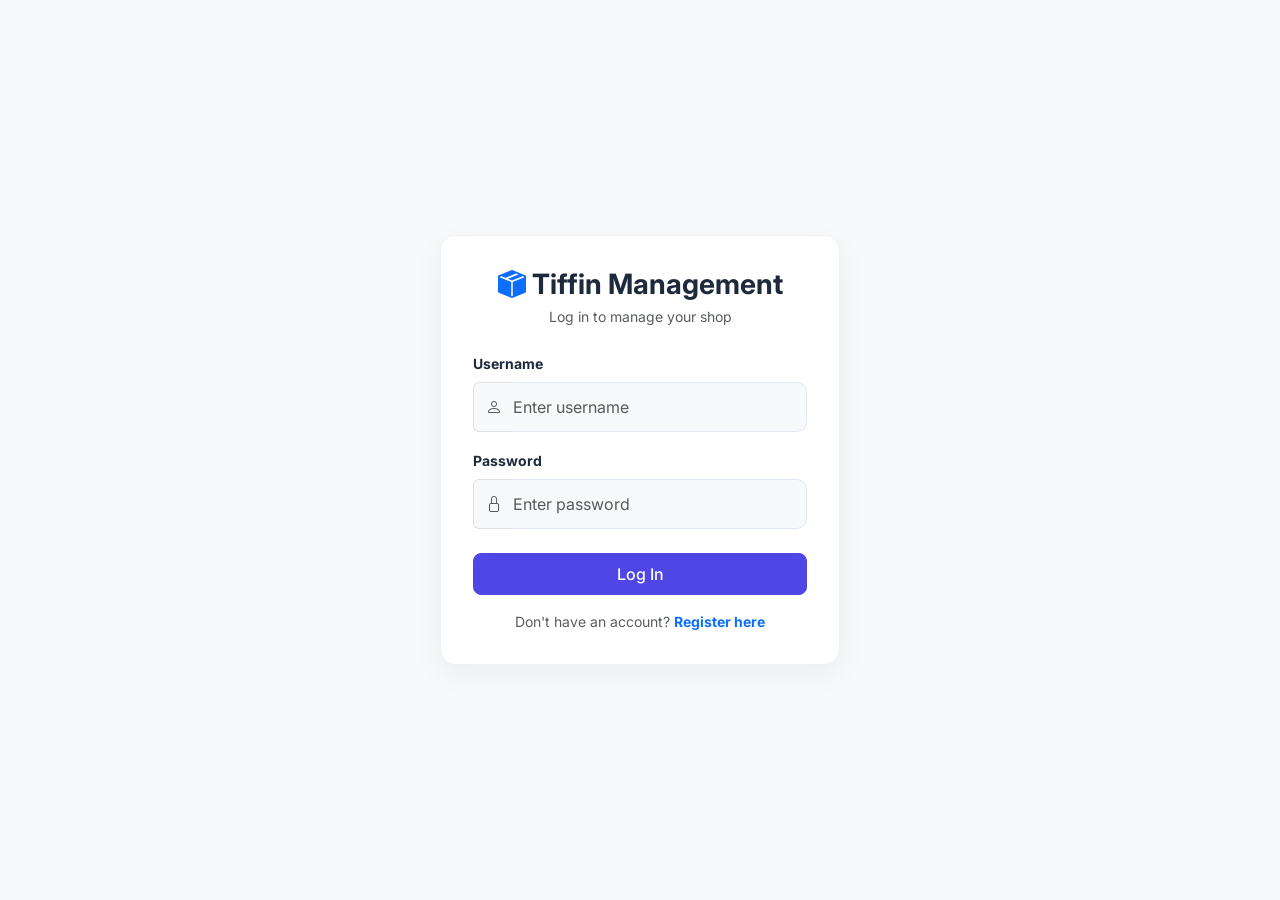
==== login.html @ 1558eb29 "fully work product" ====
<!DOCTYPE html>
<html lang="en">

<head>
    <meta charset="UTF-8">
    <meta name="viewport" content="width=device-width, initial-scale=1.0">
    <title>Login - Tiffin Management</title>
    <!-- Google Fonts -->
    <link rel="preconnect" href="https://fonts.googleapis.com">
    <link rel="preconnect" href="https://fonts.gstatic.com" crossorigin>
    <link href="https://fonts.googleapis.com/css2?family=Inter:wght@400;500;600;700&display=swap" rel="stylesheet">
    <!-- Bootstrap 5 CSS -->
    <link href="https://cdn.jsdelivr.net/npm/bootstrap@5.3.0/dist/css/bootstrap.min.css" rel="stylesheet">
    <!-- Bootstrap Icons -->
    <link rel="stylesheet" href="https://cdn.jsdelivr.net/npm/bootstrap-icons@1.11.1/font/bootstrap-icons.css">
    <!-- Custom CSS -->
    <link rel="stylesheet" href="style.css">
    <style>
        body {
            background-color: #f8f9fa;
            display: flex;
            align-items: center;
            justify-content: center;
            height: 100vh;
        }

        .login-card {
            width: 100%;
            max-width: 400px;
            padding: 2rem;
            border-radius: 1rem;
            box-shadow: 0 10px 30px rgba(0, 0, 0, 0.05);
            background: white;
            border: 1px solid rgba(0, 0, 0, 0.05);
        }
    </style>
</head>

<body>

    <div class="login-card">
        <div class="text-center mb-4">
            <h3 class="fw-bold mb-1"><i class="bi bi-box-seam-fill text-primary"></i> Tiffin Management</h3>
            <p class="text-muted small">Log in to manage your shop</p>
        </div>

        <form id="loginForm">
            <div id="loginError" class="alert alert-danger d-none py-2 small" role="alert"></div>

            <div class="mb-3">
                <label for="username" class="form-label small fw-bold">Username</label>
                <div class="input-group">
                    <span class="input-group-text bg-light border-end-0"><i class="bi bi-person text-muted"></i></span>
                    <input type="text" class="form-control border-start-0 ps-0 bg-light" id="username" required
                        placeholder="Enter username">
                </div>
            </div>

            <div class="mb-4">
                <label for="password" class="form-label small fw-bold">Password</label>
                <div class="input-group">
                    <span class="input-group-text bg-light border-end-0"><i class="bi bi-lock text-muted"></i></span>
                    <input type="password" class="form-control border-start-0 ps-0 bg-light" id="password" required
                        placeholder="Enter password">
                </div>
            </div>

            <button type="submit" class="btn btn-primary-custom w-100 py-2 mb-3 fw-medium">
                Log In
            </button>

            <div class="text-center small">
                <span class="text-muted">Don't have an account? </span>
                <a href="register.html" class="text-decoration-none fw-bold">Register here</a>
            </div>
        </form>
    </div>

    <!-- Script for handling login -->
    <script type="module">
        import { API_BASE_URL } from './js/api.js';

        // Check if already logged in
        if (localStorage.getItem('jwt_token')) {
            window.location.href = 'index.html';
        }

        document.getElementById('loginForm').addEventListener('submit', async function (e) {
            e.preventDefault();
            const username = document.getElementById('username').value;
            const password = document.getElementById('password').value;
            const errorDiv = document.getElementById('loginError');
            const submitBtn = this.querySelector('button[type="submit"]');

            // Loading state
            submitBtn.disabled = true;
            submitBtn.innerHTML = '<span class="spinner-border spinner-border-sm me-2" role="status" aria-hidden="true"></span>Logging in...';
            errorDiv.classList.add('d-none');

            try {
                const response = await fetch(`${API_BASE_URL}/api/tenant/login`, {
                    method: 'POST',
                    headers: { 'Content-Type': 'application/json' },
                    body: JSON.stringify({ username, password })
                });

                const data = await response.json().catch(() => null);

                if (!response.ok) {
                    throw new Error(data && data.message ? data.message : "Invalid credentials.");
                }

                // Save token and redirect
                localStorage.setItem('jwt_token', data.token);
                // Also save username for display purposes
                localStorage.setItem('tenant_username', username);

                // Unconditionally redirect to the shop onboarding/check page
                window.location.href = 'shop-setup.html';

            } catch (error) {
                console.error("Login failed:", error);
                errorDiv.textContent = error.message;
                errorDiv.classList.remove('d-none');
            } finally {
                // Reset button state
                submitBtn.disabled = false;
                submitBtn.innerHTML = 'Log In';
            }
        });
    </script>
</body>

</html>
---- style.css ----
:root {
  --primary-color: #4f46e5;
  --primary-hover: #4338ca;
  --bg-color: #f8fafc;
  --text-dark: #1e293b;
  --text-light: #64748b;
  --card-bg: #ffffff;
  --border-color: #e2e8f0;
  --danger-color: #ef4444;
  --success-color: #10b981;
}

body {
  font-family: 'Inter', -apple-system, BlinkMacSystemFont, 'Segoe UI', Roboto, Helvetica, Arial, sans-serif;
  background-color: var(--bg-color);
  color: var(--text-dark);
}

/* Navbar Enhancements */
.navbar-custom {
  background: white;
  box-shadow: 0 4px 6px -1px rgba(0, 0, 0, 0.05), 0 2px 4px -1px rgba(0, 0, 0, 0.03);
  padding: 1.2rem 0;
  border-bottom: 1px solid var(--border-color);
}

.navbar-brand {
  font-weight: 800;
  color: var(--primary-color) !important;
  font-size: 1.5rem;
  letter-spacing: -0.5px;
}

.nav-link {
  font-weight: 500;
  color: var(--text-light);
  border-radius: 8px;
  padding: 0.5rem 1rem !important;
  transition: all 0.2s ease;
}

.nav-link:hover {
  background-color: #f1f5f9;
  color: var(--text-dark);
}

.nav-link.active {
  background-color: var(--primary-color);
  color: white !important;
  box-shadow: 0 4px 6px -1px rgba(79, 70, 229, 0.2);
}

/* Card Enhancements */
.dashboard-card {
  background: var(--card-bg);
  border: 1px solid var(--border-color);
  border-radius: 12px;
  transition: all 0.3s ease;
  overflow: hidden;
  height: 100%;
}

.dashboard-card:hover {
  transform: translateY(-5px);
  box-shadow: 0 10px 15px -3px rgba(0, 0, 0, 0.1), 0 4px 6px -2px rgba(0, 0, 0, 0.05);
}

.card-icon-container {
  width: 60px;
  height: 60px;
  border-radius: 50%;
  display: flex;
  align-items: center;
  justify-content: center;
  margin-bottom: 1.5rem;
  font-size: 1.75rem;
}

.icon-primary {
  background: #e0e7ff;
  color: var(--primary-color);
}

.icon-success {
  background: #d1fae5;
  color: var(--success-color);
}

.icon-warning {
  background: #fef3c7;
  color: #f59e0b;
}

.dashboard-card .card-title {
  font-weight: 600;
  font-size: 1.25rem;
  margin-bottom: 0.5rem;
}

.dashboard-card .card-text {
  color: var(--text-light);
  margin-bottom: 1.5rem;
}

/* Buttons */
.btn-primary-custom {
  background-color: var(--primary-color);
  border-color: var(--primary-color);
  color: white;
  font-weight: 500;
  padding: 0.5rem 1.25rem;
  border-radius: 8px;
  transition: background-color 0.2s;
}

.btn-primary-custom:hover {
  background-color: var(--primary-hover);
  border-color: var(--primary-hover);
  color: white;
}

/* Tables */
.table-premium {
  background: white;
  border-radius: 16px;
  overflow: hidden;
  box-shadow: 0 1px 3px 0 rgba(0, 0, 0, 0.1);
  border-collapse: separate;
  border-spacing: 0;
  width: 100%;
}

.table-premium th {
  background-color: #f8fafc;
  font-weight: 700;
  text-transform: uppercase;
  font-size: 0.75rem;
  letter-spacing: 0.05em;
  color: var(--text-light);
  border-bottom: 2px solid var(--border-color);
  padding: 1.25rem 1.5rem;
}

.table-premium td {
  padding: 1.25rem 1.5rem;
  vertical-align: middle;
  border-bottom: 1px solid var(--border-color);
  color: var(--text-dark);
}

.table-premium tbody tr:last-child td {
  border-bottom: none;
}

.table-premium tbody tr:hover {
  background-color: #f8fafc;
}

/* Status Badges */
.badge-created {
  background-color: #e0e7ff;
  color: #4338ca;
  padding: 0.5em 0.8em;
  font-weight: 600;
}

.badge-completed {
  background-color: #d1fae5;
  color: #059669;
  padding: 0.5em 0.8em;
  font-weight: 600;
}

.badge-cancelled {
  background-color: #fee2e2;
  color: #dc2626;
  padding: 0.5em 0.8em;
  font-weight: 600;
}

/* Forms & Inputs */
.form-control,
.form-select {
  border-radius: 10px;
  border: 1px solid var(--border-color);
  padding: 0.75rem 1rem;
  transition: all 0.2s ease;
  background-color: #f8fafc;
}

.form-control:focus,
.form-select:focus {
  border-color: var(--primary-color);
  box-shadow: 0 0 0 4px rgba(79, 70, 229, 0.1);
  background-color: #ffffff;
}

/* Utility constraints */
.main-container {
  max-width: 1200px;
  margin: 0 auto;
  padding: 2rem 1rem;
}

/* Analytics & Premium Cards */
.premium-card {
  background: var(--card-bg);
  border: 1px solid var(--border-color);
  border-radius: 16px;
  transition: all 0.3s ease;
  overflow: hidden;
  height: 100%;
}

.premium-card:hover {
  transform: translateY(-4px);
  box-shadow: 0 12px 24px -6px rgba(0, 0, 0, 0.1), 0 4px 10px -4px rgba(0, 0, 0, 0.05);
  border-color: rgba(79, 70, 229, 0.2);
}

.profit-text {
  color: var(--success-color);
}

.loss-text {
  color: var(--danger-color);
}

.breakeven-text {
  color: var(--text-light);
}

/* Top Dish Highlight Card */
.top-dish-card {
  background: linear-gradient(145deg, #ffffff 0%, #fff5f5 100%);
  border: 1px solid #fecaca;
  box-shadow: 0 4px 20px -4px rgba(239, 68, 68, 0.15);
  position: relative;
  overflow: hidden;
}

.top-dish-card::after {
  content: '';
  position: absolute;
  top: 0;
  left: 0;
  width: 100%;
  height: 4px;
  background: linear-gradient(90deg, #ef4444, #f59e0b);
}

.top-dish-card:hover {
  transform: translateY(-4px);
  box-shadow: 0 12px 24px -6px rgba(239, 68, 68, 0.25);
  border-color: #fca5a5;
}

.top-dish-title {
  color: #dc2626 !important;
}

.top-dish-text {
  font-size: 1.6rem;
  letter-spacing: -0.5px;
}

/* ------------------------------------- */
/* Mobile Responsiveness Enhancements    */
/* ------------------------------------- */
@media (max-width: 768px) {
  .main-container {
    padding: 1rem 0.75rem;
  }

  .navbar-nav {
    margin-top: 1rem;
    gap: 0.5rem !important;
  }

  .nav-link {
    padding: 0.75rem 1rem !important;
    text-align: center;
  }

  .nav-link.active::after {
    display: none;
    /* Hide bottom border on mobile collapse */
  }

  /* Ensure cards shrink padding cleanly */
  .premium-card,
  .dashboard-card {
    padding: 1.25rem !important;
  }

  h2,
  .display-6 {
    font-size: 1.75rem !important;
  }

  h3 {
    font-size: 1.5rem !important;
  }

  /* Improved table readability on mobile */
  .table-premium th,
  .table-premium td {
    padding: 0.85rem;
    font-size: 0.9rem;
    white-space: nowrap;
    /* Prevent data crunching, relies on table-responsive scroll */
  }

  /* Full width buttons in modals and forms */
  .modal-footer {
    flex-direction: column-reverse;
    align-items: stretch;
  }

  .modal-footer>* {
    margin: 0.25rem 0;
    width: 100%;
  }

  /* Prevent chart overflows */
  canvas {
    max-width: 100%;
  }
}
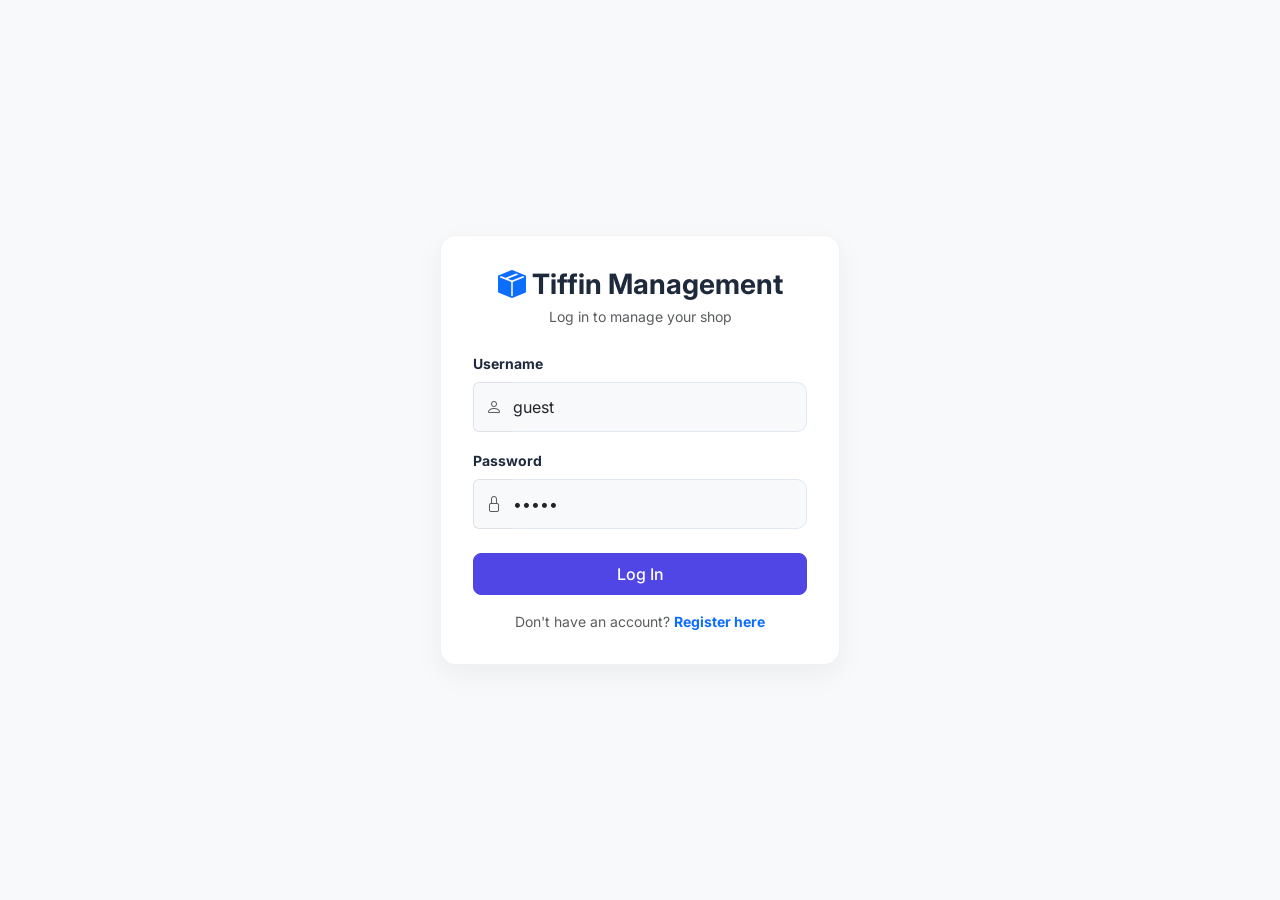
==== commit 02e6492b: "add guest user for demo" ====
--- a/login.html
+++ b/login.html
@@ -52,7 +52,7 @@
                 <div class="input-group">
                     <span class="input-group-text bg-light border-end-0"><i class="bi bi-person text-muted"></i></span>
                     <input type="text" class="form-control border-start-0 ps-0 bg-light" id="username" required
-                        placeholder="Enter username">
+                        placeholder="Enter username" value="guest">
                 </div>
             </div>
 
@@ -61,7 +61,7 @@
                 <div class="input-group">
                     <span class="input-group-text bg-light border-end-0"><i class="bi bi-lock text-muted"></i></span>
                     <input type="password" class="form-control border-start-0 ps-0 bg-light" id="password" required
-                        placeholder="Enter password">
+                        placeholder="Enter password" value="guest">
                 </div>
             </div>
 
